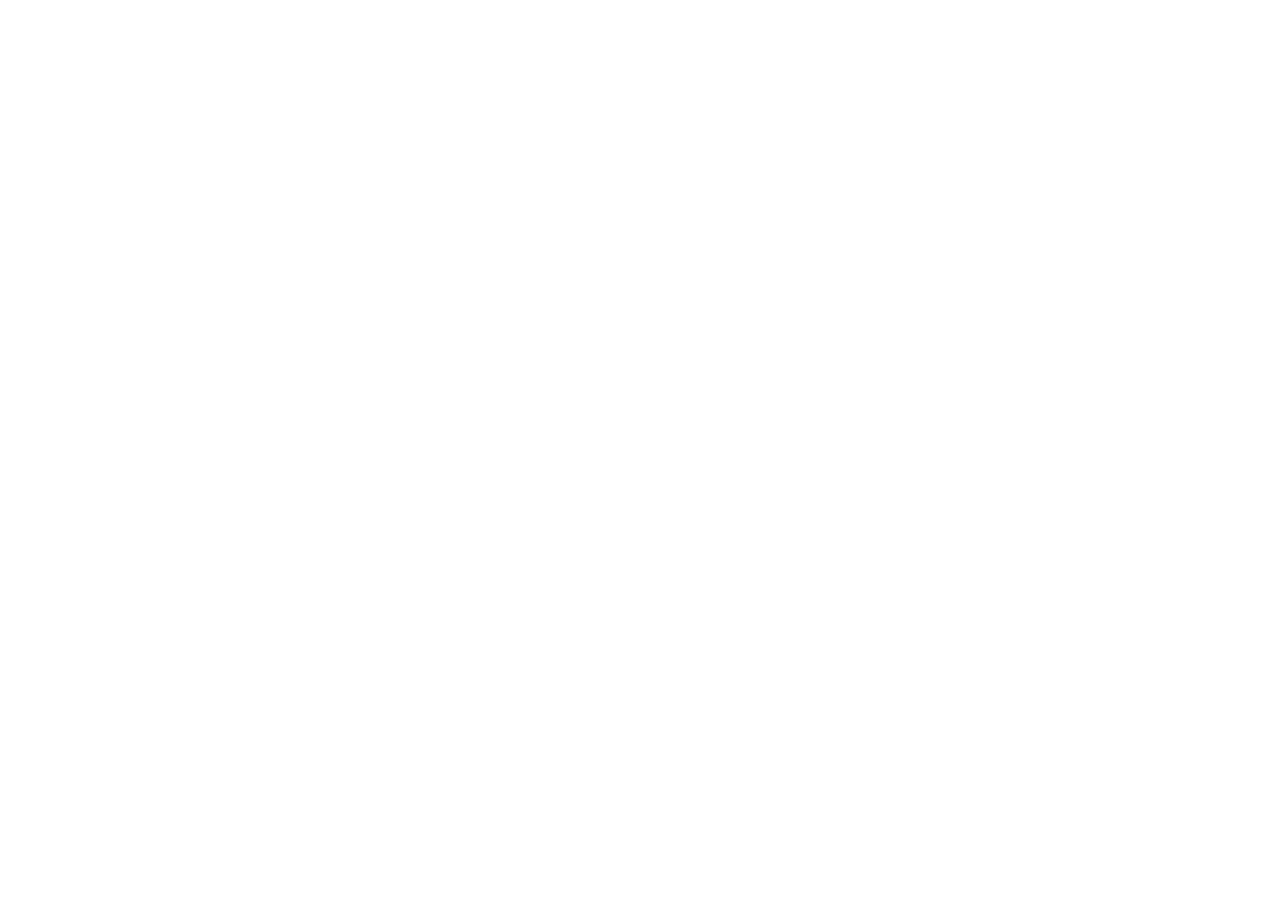
==== index.html @ 2391c019 "page setup" ====
<!DOCTYPE html>
<html lang="en">
<head>
    <meta charset="UTF-8">
    <meta http-equiv="X-UA-Compatible" content="IE=edge">
    <meta name="viewport" content="width=device-width, initial-scale=1.0">
    <title>Document</title>
    <link rel="stylesheet" href="">
</head>
<body>
    
</body>
</html>
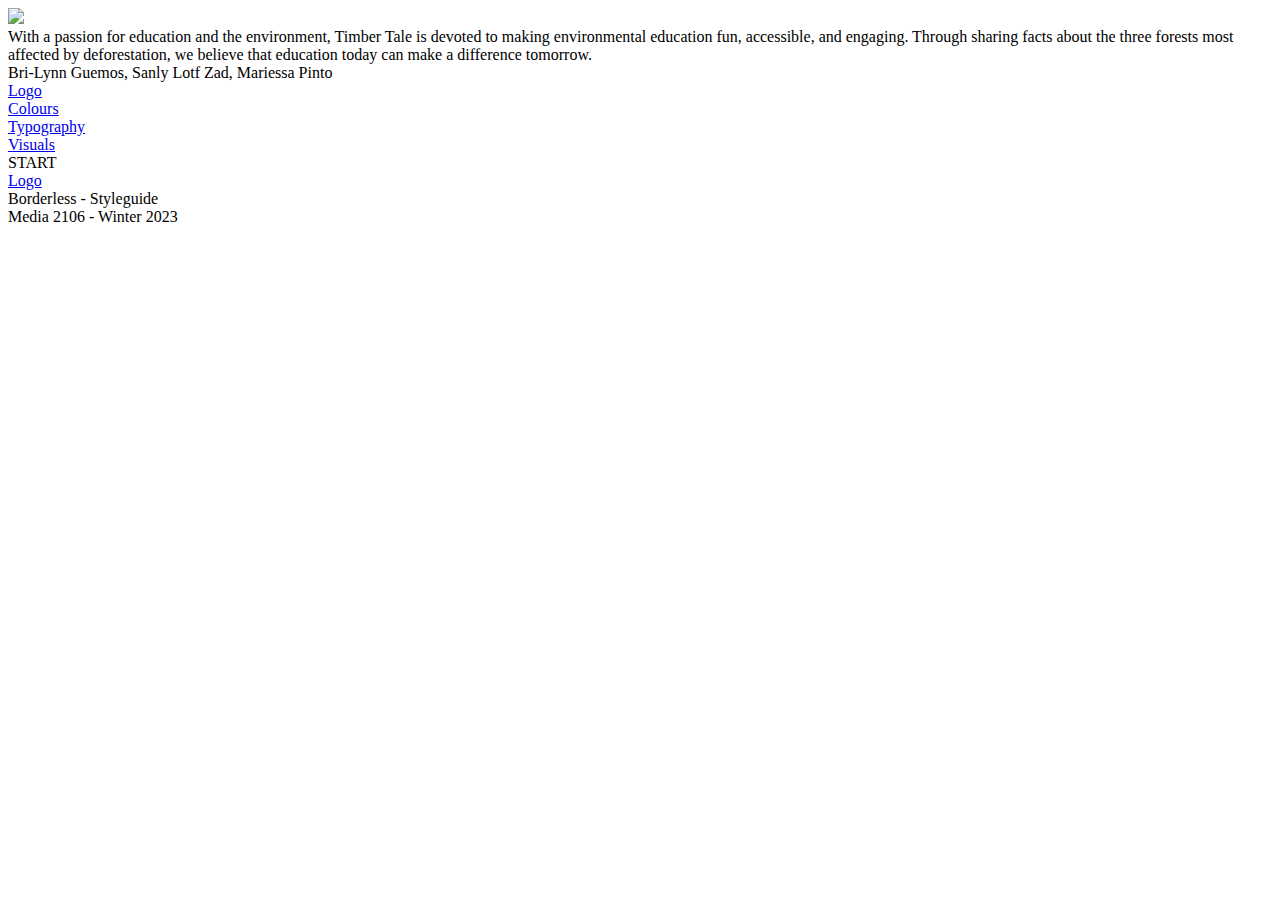
==== commit 1e69c36d: "added template" ====
--- a/index.html
+++ b/index.html
@@ -4,10 +4,63 @@
     <meta charset="UTF-8">
     <meta http-equiv="X-UA-Compatible" content="IE=edge">
     <meta name="viewport" content="width=device-width, initial-scale=1.0">
-    <title>Document</title>
-    <link rel="stylesheet" href="">
+    <title>Borderless Styleguide</title>
+    <link rel="stylesheet" href="styles.css">
 </head>
-<body>
-    
+<body class = "colflex">
+        <main>
+                
+                <div class = "mainwrap rowflex">
+                        <div class ="index_right colflex">
+                                <div class = "topright">
+                                        <img src="imgs/logo/timbertale_titletop.svg">
+                                </div>
+                                <div class = "homedesc">
+                                        With a passion for education and the environment, Timber Tale is devoted to making environmental education fun, accessible, and engaging. Through sharing facts about the three forests most affected by deforestation, we believe that education today can make a difference tomorrow. 
+                                </div>
+                                <div class = "names">
+                                        Bri-Lynn Guemos, Sanly Lotf Zad, Mariessa Pinto
+                                </div>
+                        </div>
+                        <div class = "index_left colflex">
+                                <div class = "index_logo hometxt">
+                                        <a href="logo.html">Logo</a>
+                                </div>
+                                <div class = "index_colour hometxt">
+                                        <a href="colours.html">Colours</a>
+                                </div>
+                                <div class = "index_typography hometxt">
+                                        <a href="typography.html">Typography</a>
+                                </div>
+                                <div class = "index_imagery hometxt">
+                                        <a class=""href="visuals.html">Visuals</a>
+                                </div>
+
+                        </div>
+                </div>
+        </main>
+        <footer class = "colflex">
+                <div class = "bottomnav rowflex homenav">
+                        <div class = "divider"></div>
+                        <div class ="next colflex">
+                                <div class = "fwd">
+                                        START
+                                </div>
+                                <a class = "fwbw" href="logo.html">Logo</a>
+
+                        </div>
+                        <i class="fa-solid fa-chevron-right"></i>
+
+                </div>
+                <div class = "bottom rowflex">
+                        <div>
+                                Borderless - Styleguide
+                        </div>
+                        <div>
+                                Media 2106 - Winter 2023
+                        </div>
+                </div>
+                        
+        </footer>
 </body>
 </html>--- a/styles.css
+++ b/styles.css
@@ -0,0 +1,47 @@
+/* Homepage */
+
+
+
+
+
+
+
+
+
+/* logo */
+
+
+
+
+
+/* colours * /
+
+
+
+
+
+
+
+
+/* typeography */
+
+
+
+
+
+
+
+
+/* icons */
+
+
+
+
+
+
+
+
+
+
+
+
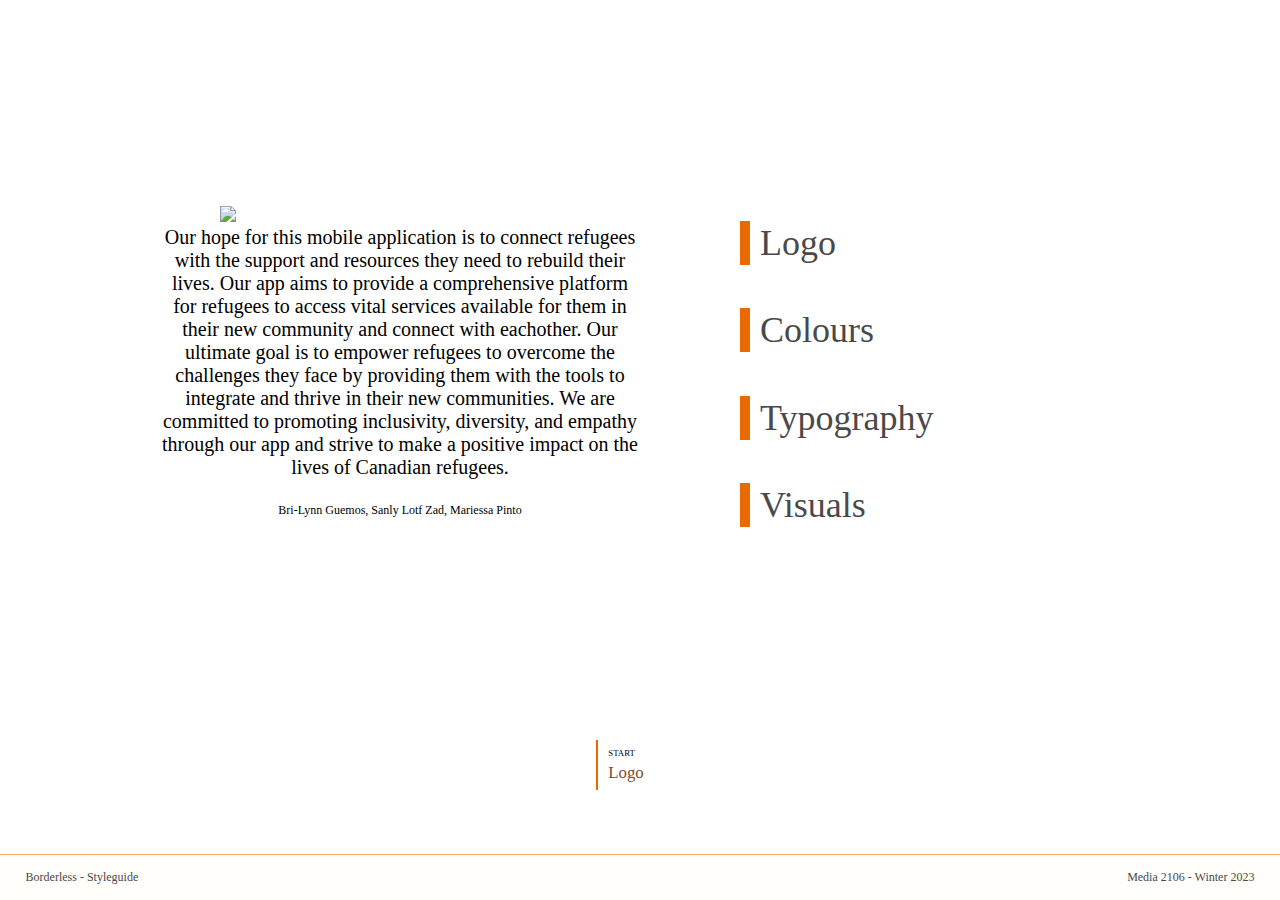
==== commit 105b8713: "downloaded font and home page pargraph" ====
--- a/index.html
+++ b/index.html
@@ -6,6 +6,7 @@
     <meta name="viewport" content="width=device-width, initial-scale=1.0">
     <title>Borderless Styleguide</title>
     <link rel="stylesheet" href="styles.css">
+    <link href="https://fonts.google.com/specimen/Open+Sans">
 </head>
 <body class = "colflex">
         <main>
@@ -16,7 +17,7 @@
                                         <img src="imgs/logo/timbertale_titletop.svg">
                                 </div>
                                 <div class = "homedesc">
-                                        With a passion for education and the environment, Timber Tale is devoted to making environmental education fun, accessible, and engaging. Through sharing facts about the three forests most affected by deforestation, we believe that education today can make a difference tomorrow. 
+                                        Our hope for this mobile application is to connect refugees with the support and resources they need to rebuild their lives. Our app aims to provide a comprehensive platform for refugees to access vital services available for them in their new community and connect with eachother. Our ultimate goal is to empower refugees to overcome the challenges they face by providing them with the tools to integrate and thrive in their new communities. We are committed to promoting inclusivity, diversity, and empathy through our app and strive to make a positive impact on the lives of Canadian refugees.
                                 </div>
                                 <div class = "names">
                                         Bri-Lynn Guemos, Sanly Lotf Zad, Mariessa Pinto
--- a/styles.css
+++ b/styles.css
@@ -1,47 +1,429 @@
+body{
+    margin: 0;
+    min-height: 100vh;
+    justify-content: space-between;
+}
+
+main{
+    width: 75vw;
+    margin: auto;
+}
+
+main a {
+    text-align: left;
+    text-decoration: none;
+    font-family: open-sans;
+}
+main img{
+    margin: auto;
+}
+.rowflex{
+    display: flex;
+    flex-direction: row;
+    align-items: center;
+}
+
+.colflex{
+    display: flex;
+    flex-direction: column;
+}
+
+.topnav {
+    overflow: hidden;
+    justify-content: space-between;
+    background-color: #FFFEFA;
+    border-bottom: 1px solid #ffab67;
+
+}
+  
+.topnav a {
+    float: left;
+    display: block;
+    color: #494949;
+    text-align: center;
+    padding: 14px 16px;
+    text-decoration: none;
+    font-family: open-sans;
+    transition: box-shadow .5s ease-in-out;
+}
+  
+.topnav a:hover {
+    box-shadow: inset 0 -100px 0 0 #ffab67;
+    color: white;
+}
+  
+.topnav a.active {
+    background-color: #eb6A00;
+    color: white;
+    font-weight: bolder;      
+}
+
+  
+.topnav .icon {
+    display: none;
+}
+
+
+.bottomnav{
+    margin: 15% auto 5%;
+    font-family: 'open sans';
+    font-size: 0.55rem;
+}
+
+.bottomnav a{
+    color: #7D4D2B;
+}
+
+.divider{
+    width: 2px;
+    height: 50px;
+    background-color: #eb6A00;
+}
+
+.next{
+    padding-left: 10px;
+    font-weight: 100;
+}
+
+.back{
+    padding-right:10px;
+    font-weight: 100;
+    text-align: right;
+}
+
+.fwbw{
+    padding-top: 5px;
+    font-weight: 500;
+    font-size: 1.05rem;
+    text-decoration: none;
+}
+.fa-solid{
+    font-size: 1rem;        
+    padding-right: 20px;
+    padding-left: 20px;
+    color:#eb6A00;
+}
+
+
+.bottom{
+    background-color: #FFFEFA;
+    border-top: 1px solid #ffab67;
+    font-family: open-sans;
+    font-weight: 300;
+    font-size: 0.75rem;
+    justify-content: space-between;
+    position: static;
+    left: 0;
+    bottom: 0;
+    width: 100vw;
+    height: 5vh;
+    color: #494949;
+}
+
+.bottom div{
+    padding: 2px 2%;
+}
+
+
+h1{
+    height:10%;
+    width: 75vw;
+    margin: auto;
+    margin-top: 15%;
+    padding-bottom: 5%;
+    font-family: 'Poppins', sans-serif;
+    font-size: 3rem;
+    font-weight:bolder;
+    color: #494949;
+}
+
+h2{
+    height:10%;
+    width: 75vw;
+    margin: auto;
+    margin-top: 13%;
+    font-family: 'Poppins', sans-serif;
+    font-size: 2rem;
+    font-weight: 500;
+    color: #494949;
+    margin-bottom: 2%;
+    margin-left: 100px;
+    border-left: 10px solid #eb6A00;
+    padding-left: 10px;
+}
+
+
+.main_desc{
+    font-family: 'Poppins', sans-serif;
+    font-size: 1.5rem;
+    font-weight: 200;
+    padding-bottom: 7%;
+}
+
+.desc{
+    padding-bottom: 3%;
+    font-family: 'open-sans';
+    font-size: 1.25rem;
+    font-weight: 200;
+    margin-bottom:3%;
+    margin-left: 100px;
+    width: fit-content;
+}
+
+.caption{
+    padding-bottom: 15%;
+    font-family: open-sans;
+    font-size: 1.25rem;
+    width: fit-content;
+}
+
 /* Homepage */
 
-
-
-
-
-
-
+.mainwrap{
+    padding-top: 5%;
+    margin: auto;
+}
+.index_left{
+    width: 40vw;
+}
+.index_right{
+    width: 40vw;
+    justify-content: space-evenly;
+}
+.topright{
+    width: 75%;
+    margin: auto;
+}
+.homenav{
+    margin-top:5%;
+}
+
+.homedesc{
+    font-family: open-sans;
+    font-size: 1.25rem;
+    font-weight: 200;
+    text-align: center;
+}
+
+.hometxt {
+    height:10%;
+    width: fit-content;
+    margin: auto;
+    margin-top: 7%;
+    font-family: open-sans;
+    font-size: 2.25rem;
+    font-weight: 500;
+    color: #494949;
+    margin-bottom: 2%;
+    margin-left: 100px;
+    border-left: 10px solid #eb6A00;
+    padding: 1px 10px;
+    transition: box-shadow .5s ease-in-out;
+}
+.hometxt a {
+    color: #494949;
+}
+.hometxt:hover {
+    box-shadow: inset 250px 0 0 0 #eb6A00;
+}
+.hometxt:hover a{
+    color: #FFFEFA;
+
+}
+.names{
+    font-family: open-sans;
+    font-size: 0.75rem;
+    font-weight: 100;
+    margin: auto;
+    padding-top:5%;
+}
 
 
 /* logo */
 
-
-
-
-
-/* colours * /
-
-
-
-
-
-
-
+.logo_items img{
+    width:50%;
+}
+.wrapper{
+    align-items: center;
+    margin: auto;
+}
+.combined{
+    margin: auto;
+    justify-content: space-between;
+    width: 50vw;
+}
+
+.combined > img{
+    width: 35%;
+    margin: 0;
+}
+
+.logo{
+    justify-content: space-evenly;
+    margin: auto;
+    width: 50vw;
+}
+.logo img{
+    width: 100%;
+    margin: 0;
+}
+.wordmark img{
+    width: 50vw;
+}
+.clearance{
+    width: 100%;
+    margin: auto;
+}
+.size{
+    width: 50vw;
+    margin: auto;
+}
+.logo .colflex{
+    justify-content: center;
+    align-items: center;
+}
+.list{
+    margin:0;
+    font-family: open-sans;
+    font-size: 1.25rem;
+    font-weight: 200;
+    width: fit-content;
+}
+
+.clearance img{
+    width: 55%;
+}
+
+.clearance img:first-child{
+    width: 35%;
+    margin-bottom: 5%;
+}
+
+.clearance img:last-child{
+    margin-top: 5%;
+}
+
+.dont{
+    width: 43vw;
+    flex-wrap: wrap;
+    justify-content: space-between;
+}
+
+.dont img{
+    width: 46%;
+    margin-bottom:4%;
+    border: 1px solid red;
+}
+
+
+
+/* colours */
+
+.colour_items img{
+    height: 60%;
+    width: 60%;
+}
+
+.gridrow {
+    display: grid;
+    width: 46vw;
+    grid-auto-flow: column;
+    margin: auto;
+    align-items: center;
+    grid-gap: 50px 1px;
+}
+
+.gridrow img{
+    height: auto;
+    width: 90%;
+}
 
 /* typeography */
 
-
-
-
-
+.typo img{
+    width: 30%;
+    margin: 0;
+    padding-top: 3%;
+}
+
+.typo{
+    justify-content: space-evenly;
+    width: 65vw;
+    margin: auto;
+}
+
+.scale img{
+    padding-top:5%;
+    width:65%;
+    margin: auto;
+}
+
+.scale{
+    justify-content: center;
+}
 
 
 
 /* icons */
 
-
-
-
-
-
-
-
-
-
-
-
+.icons{
+    width: 50vw;
+}
+
+.buttons img{
+    width: 30%;
+    margin: 25px;
+}
+.buttons .rowflex{
+    justify-content:center;
+}
+
+.grid2x2{
+    display: grid;
+    width: 46vw;
+    grid-template-rows: repeat(2,50%);
+    grid-template-columns: repeat(2,50%);
+    grid-gap: 40px 40px;
+    margin: auto;
+}
+.grid2x2 img{
+    width: 100%;
+}
+.gridcol{
+    padding-top: 7%;
+    display: grid;
+    width: 46vw;
+    grid-auto-flow: row;
+    grid-gap: 40px 40px;
+    margin: auto;
+    align-items: center;
+}
+
+.gridcol img{
+    width: 106%;
+}
+
+
+.layout img {
+    width: 40%;
+    display: flex;
+    justify-content: center;
+}
+
+/* Reference Page */
+
+.ref_section {
+    display: flex;
+    flex-direction: column;
+}
+
+
+
+
+
+
+
+
+
+
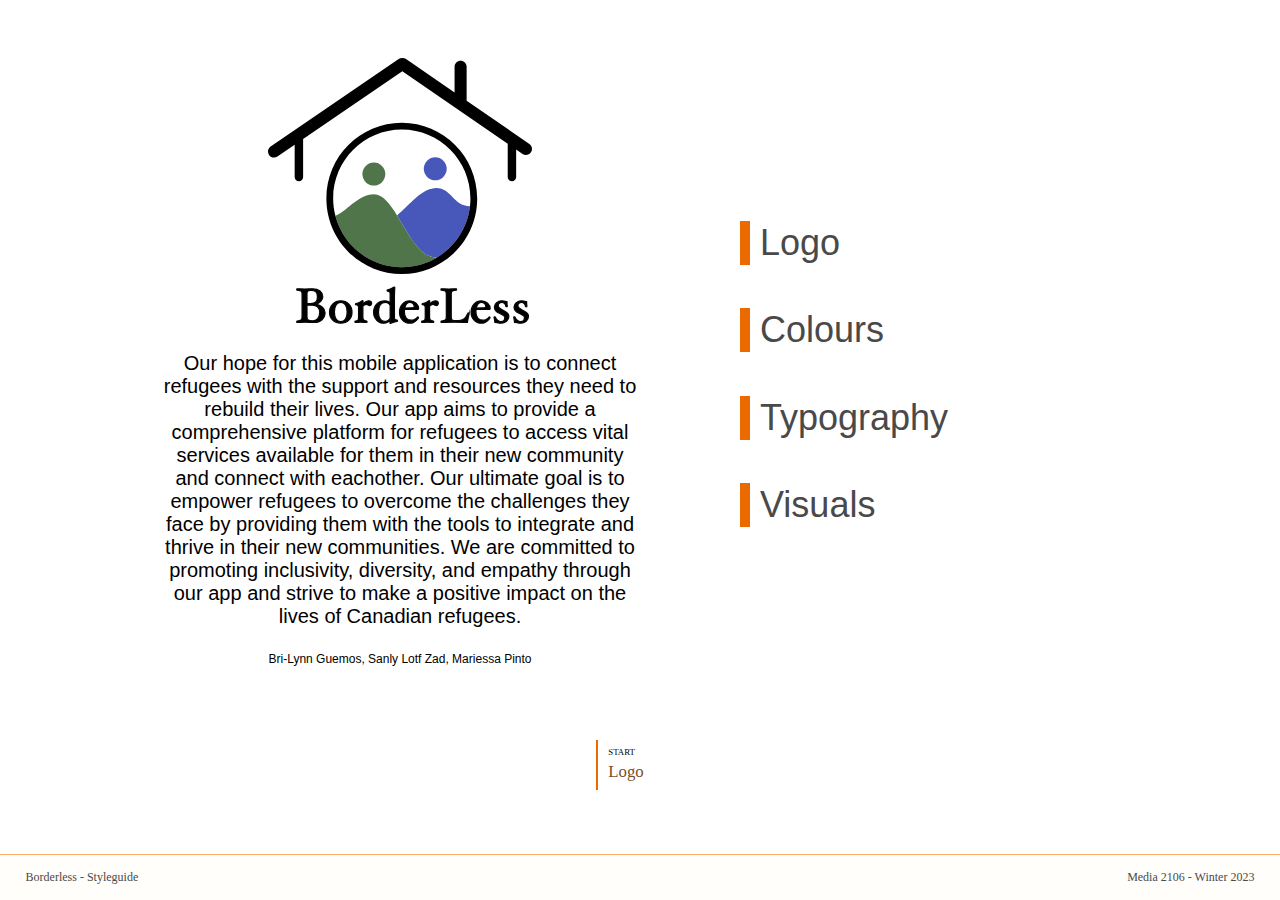
==== commit cf97edc3: "typography and logo variations" ====
--- a/index.html
+++ b/index.html
@@ -14,7 +14,7 @@
                 <div class = "mainwrap rowflex">
                         <div class ="index_right colflex">
                                 <div class = "topright">
-                                        <img src="imgs/logo/timbertale_titletop.svg">
+                                        <img src="imgs/home/borderless.svg"/>
                                 </div>
                                 <div class = "homedesc">
                                         Our hope for this mobile application is to connect refugees with the support and resources they need to rebuild their lives. Our app aims to provide a comprehensive platform for refugees to access vital services available for them in their new community and connect with eachother. Our ultimate goal is to empower refugees to overcome the challenges they face by providing them with the tools to integrate and thrive in their new communities. We are committed to promoting inclusivity, diversity, and empathy through our app and strive to make a positive impact on the lives of Canadian refugees.
--- a/styles.css
+++ b/styles.css
@@ -12,11 +12,13 @@
 main a {
     text-align: left;
     text-decoration: none;
-    font-family: open-sans;
-}
+    font-family: 'Nunito Sans', sans-serif;
+}
+
 main img{
     margin: auto;
 }
+
 .rowflex{
     display: flex;
     flex-direction: row;
@@ -58,15 +60,13 @@
     font-weight: bolder;      
 }
 
-  
 .topnav .icon {
     display: none;
 }
 
-
 .bottomnav{
     margin: 15% auto 5%;
-    font-family: 'open sans';
+    font-family: open-sans;
     font-size: 0.55rem;
 }
 
@@ -97,13 +97,13 @@
     font-size: 1.05rem;
     text-decoration: none;
 }
+
 .fa-solid{
     font-size: 1rem;        
     padding-right: 20px;
     padding-left: 20px;
     color:#eb6A00;
 }
-
 
 .bottom{
     background-color: #FFFEFA;
@@ -124,14 +124,13 @@
     padding: 2px 2%;
 }
 
-
 h1{
     height:10%;
     width: 75vw;
     margin: auto;
     margin-top: 15%;
     padding-bottom: 5%;
-    font-family: 'Poppins', sans-serif;
+    font-family: open-sans;
     font-size: 3rem;
     font-weight:bolder;
     color: #494949;
@@ -142,27 +141,33 @@
     width: 75vw;
     margin: auto;
     margin-top: 13%;
-    font-family: 'Poppins', sans-serif;
+
+    font-family: open-sans;
+
+
     font-size: 2rem;
     font-weight: 500;
-    color: #494949;
+    color: #34312d;
     margin-bottom: 2%;
     margin-left: 100px;
-    border-left: 10px solid #eb6A00;
+    border-left: 10px solid #f6a34c ;
     padding-left: 10px;
 }
 
-
 .main_desc{
-    font-family: 'Poppins', sans-serif;
-    font-size: 1.5rem;
-    font-weight: 200;
-    padding-bottom: 7%;
-}
+
+    font-family:open-sans;
+    font-size: 1.2rem;
+    padding-bottom: 5%;
+    line-height: 2rem;
+}
+  
+
+
 
 .desc{
     padding-bottom: 3%;
-    font-family: 'open-sans';
+    font-family: open-sans;
     font-size: 1.25rem;
     font-weight: 200;
     margin-bottom:3%;
@@ -172,7 +177,7 @@
 
 .caption{
     padding-bottom: 15%;
-    font-family: open-sans;
+    font-family: 'Nunito Sans', sans-serif;
     font-size: 1.25rem;
     width: fit-content;
 }
@@ -183,26 +188,31 @@
     padding-top: 5%;
     margin: auto;
 }
+
 .index_left{
     width: 40vw;
 }
+
 .index_right{
     width: 40vw;
     justify-content: space-evenly;
 }
+
 .topright{
-    width: 75%;
-    margin: auto;
-}
+    width: 55%;
+    margin: auto;
+}
+
 .homenav{
     margin-top:5%;
 }
 
 .homedesc{
-    font-family: open-sans;
+    font-family: 'Nunito Sans', sans-serif;
     font-size: 1.25rem;
     font-weight: 200;
     text-align: center;
+    padding-top: 5%;
 }
 
 .hometxt {
@@ -210,7 +220,7 @@
     width: fit-content;
     margin: auto;
     margin-top: 7%;
-    font-family: open-sans;
+    font-family: 'Nunito Sans', sans-serif;
     font-size: 2.25rem;
     font-weight: 500;
     color: #494949;
@@ -220,38 +230,44 @@
     padding: 1px 10px;
     transition: box-shadow .5s ease-in-out;
 }
+
 .hometxt a {
     color: #494949;
 }
+
 .hometxt:hover {
     box-shadow: inset 250px 0 0 0 #eb6A00;
 }
+
 .hometxt:hover a{
     color: #FFFEFA;
 
 }
+
 .names{
-    font-family: open-sans;
+    font-family: 'Nunito Sans', sans-serif;
     font-size: 0.75rem;
     font-weight: 100;
     margin: auto;
     padding-top:5%;
 }
 
-
 /* logo */
 
 .logo_items img{
     width:50%;
 }
+
 .wrapper{
     align-items: center;
     margin: auto;
 }
+
 .combined{
     margin: auto;
-    justify-content: space-between;
-    width: 50vw;
+    justify-content: space-evenly;
+    width: 45vw;
+    
 }
 
 .combined > img{
@@ -264,28 +280,35 @@
     margin: auto;
     width: 50vw;
 }
+
 .logo img{
     width: 100%;
     margin: 0;
 }
+
 .wordmark img{
     width: 50vw;
 }
+
 .clearance{
     width: 100%;
     margin: auto;
 }
+
 .size{
     width: 50vw;
     margin: auto;
 }
+
 .logo .colflex{
     justify-content: center;
     align-items: center;
-}
+    padding: 20px;
+}
+
 .list{
     margin:0;
-    font-family: open-sans;
+    font-family: 'Nunito Sans', sans-serif;
     font-size: 1.25rem;
     font-weight: 200;
     width: fit-content;
@@ -316,8 +339,6 @@
     border: 1px solid red;
 }
 
-
-
 /* colours */
 
 .colour_items img{
@@ -336,9 +357,16 @@
 
 .gridrow img{
     height: auto;
-    width: 90%;
-}
-
+    width: 50%;
+}
+.palette{
+    display: flex;
+    justify-content: center;
+    align-items: center;
+    max-width: 100%;
+    margin-top: 4rem;
+   
+}
 /* typeography */
 
 .typo img{
@@ -363,18 +391,23 @@
     justify-content: center;
 }
 
-
-
 /* icons */
 
 .icons{
     width: 50vw;
+    padding-bottom: 4rem;
+}
+
+.iconsSmall{
+    width: 25vw;
+    padding-top: 1rem;
 }
 
 .buttons img{
-    width: 30%;
+    width: 25%;
     margin: 25px;
 }
+
 .buttons .rowflex{
     justify-content:center;
 }
@@ -386,10 +419,13 @@
     grid-template-columns: repeat(2,50%);
     grid-gap: 40px 40px;
     margin: auto;
-}
+    padding-bottom: 6rem;
+}
+
 .grid2x2 img{
     width: 100%;
 }
+
 .gridcol{
     padding-top: 7%;
     display: grid;
@@ -404,12 +440,12 @@
     width: 106%;
 }
 
-
 .layout img {
-    width: 40%;
+    width: 20%;
     display: flex;
     justify-content: center;
 }
+
 
 /* Reference Page */
 
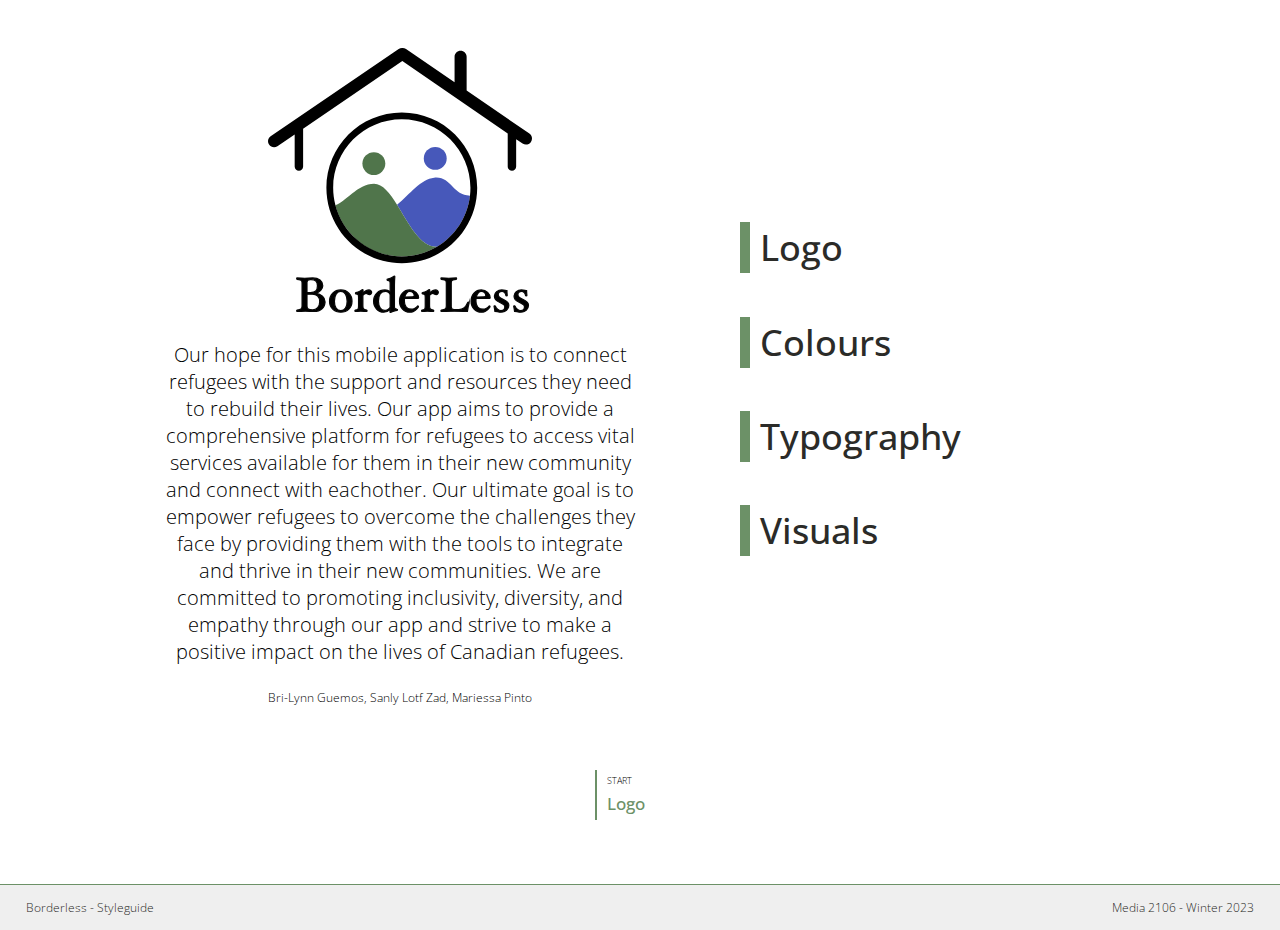
==== commit 54ed2eb1: "fixed font and added reference for template" ====
--- a/index.html
+++ b/index.html
@@ -6,7 +6,9 @@
     <meta name="viewport" content="width=device-width, initial-scale=1.0">
     <title>Borderless Styleguide</title>
     <link rel="stylesheet" href="styles.css">
-    <link href="https://fonts.google.com/specimen/Open+Sans">
+    <link rel="preconnect" href="https://fonts.googleapis.com">
+    <link rel="preconnect" href="https://fonts.gstatic.com" crossorigin>
+<link href="https://fonts.googleapis.com/css2?family=Open+Sans&display=swap" rel="stylesheet">
 </head>
 <body class = "colflex">
         <main>
--- a/styles.css
+++ b/styles.css
@@ -12,7 +12,7 @@
 main a {
     text-align: left;
     text-decoration: none;
-    font-family: 'Nunito Sans', sans-serif;
+    font-family: 'Open Sans', sans-serif;
 }
 
 main img{
@@ -33,30 +33,30 @@
 .topnav {
     overflow: hidden;
     justify-content: space-between;
-    background-color: #FFFEFA;
-    border-bottom: 1px solid #ffab67;
+    background-color: #efefef;
+    border-bottom: 1px solid #6c9167;
 
 }
   
 .topnav a {
     float: left;
     display: block;
-    color: #494949;
+    color: #2b2b28;
     text-align: center;
     padding: 14px 16px;
     text-decoration: none;
-    font-family: open-sans;
+    font-family: 'Open Sans', sans-serif;
     transition: box-shadow .5s ease-in-out;
 }
   
 .topnav a:hover {
-    box-shadow: inset 0 -100px 0 0 #ffab67;
-    color: white;
+    box-shadow: inset 0 -100px 0 0 #6c9167;
+    color: #efefef;
 }
   
 .topnav a.active {
-    background-color: #eb6A00;
-    color: white;
+    background-color: #6c9167;
+    color: #efefef;
     font-weight: bolder;      
 }
 
@@ -66,18 +66,18 @@
 
 .bottomnav{
     margin: 15% auto 5%;
-    font-family: open-sans;
+    font-family: 'Open Sans', sans-serif;
     font-size: 0.55rem;
 }
 
 .bottomnav a{
-    color: #7D4D2B;
+    color: #6c9167;
 }
 
 .divider{
     width: 2px;
     height: 50px;
-    background-color: #eb6A00;
+    background-color: #6c9167;
 }
 
 .next{
@@ -102,13 +102,13 @@
     font-size: 1rem;        
     padding-right: 20px;
     padding-left: 20px;
-    color:#eb6A00;
+    color:#6c9167;
 }
 
 .bottom{
-    background-color: #FFFEFA;
-    border-top: 1px solid #ffab67;
-    font-family: open-sans;
+    background-color: #efefef;
+    border-top: 1px solid #6c9167;
+    font-family: 'Open Sans', sans-serif;
     font-weight: 300;
     font-size: 0.75rem;
     justify-content: space-between;
@@ -117,7 +117,7 @@
     bottom: 0;
     width: 100vw;
     height: 5vh;
-    color: #494949;
+    color: #2b2b28;
 }
 
 .bottom div{
@@ -130,10 +130,10 @@
     margin: auto;
     margin-top: 15%;
     padding-bottom: 5%;
-    font-family: open-sans;
+    font-family: 'Open Sans', sans-serif;
     font-size: 3rem;
     font-weight:bolder;
-    color: #494949;
+    color: #2b2b28;
 }
 
 h2{
@@ -141,33 +141,27 @@
     width: 75vw;
     margin: auto;
     margin-top: 13%;
-
-    font-family: open-sans;
-
-
+    font-family: 'Open Sans', sans-serif;
     font-size: 2rem;
     font-weight: 500;
-    color: #34312d;
+    color: #2b2b28;
     margin-bottom: 2%;
     margin-left: 100px;
-    border-left: 10px solid #f6a34c ;
+    border-left: 10px solid #6c9167 ;
     padding-left: 10px;
 }
 
 .main_desc{
 
-    font-family:open-sans;
+    font-family: 'Open Sans', sans-serif;
     font-size: 1.2rem;
     padding-bottom: 5%;
     line-height: 2rem;
 }
-  
-
-
 
 .desc{
     padding-bottom: 3%;
-    font-family: open-sans;
+    font-family: 'Open Sans', sans-serif;
     font-size: 1.25rem;
     font-weight: 200;
     margin-bottom:3%;
@@ -176,8 +170,9 @@
 }
 
 .caption{
+    padding-top: 1rem;
     padding-bottom: 15%;
-    font-family: 'Nunito Sans', sans-serif;
+    font-family: 'Open Sans', sans-serif;
     font-size: 1.25rem;
     width: fit-content;
 }
@@ -208,7 +203,7 @@
 }
 
 .homedesc{
-    font-family: 'Nunito Sans', sans-serif;
+    font-family: 'Open Sans', sans-serif;
     font-size: 1.25rem;
     font-weight: 200;
     text-align: center;
@@ -220,32 +215,32 @@
     width: fit-content;
     margin: auto;
     margin-top: 7%;
-    font-family: 'Nunito Sans', sans-serif;
+    font-family: 'Open Sans', sans-serif;
     font-size: 2.25rem;
     font-weight: 500;
-    color: #494949;
+    color: #2b2b28;
     margin-bottom: 2%;
     margin-left: 100px;
-    border-left: 10px solid #eb6A00;
+    border-left: 10px solid #6c9167;
     padding: 1px 10px;
     transition: box-shadow .5s ease-in-out;
 }
 
 .hometxt a {
-    color: #494949;
+    color: #2b2b28;
 }
 
 .hometxt:hover {
-    box-shadow: inset 250px 0 0 0 #eb6A00;
+    box-shadow: inset 250px 0 0 0 #6c9167;
 }
 
 .hometxt:hover a{
-    color: #FFFEFA;
+    color: #efefef;
 
 }
 
 .names{
-    font-family: 'Nunito Sans', sans-serif;
+    font-family: 'Open Sans', sans-serif;
     font-size: 0.75rem;
     font-weight: 100;
     margin: auto;
@@ -267,6 +262,7 @@
     margin: auto;
     justify-content: space-evenly;
     width: 45vw;
+    gap: 2rem;
     
 }
 
@@ -279,6 +275,8 @@
     justify-content: space-evenly;
     margin: auto;
     width: 50vw;
+    gap: 1rem;
+    padding-top: 3rem;
 }
 
 .logo img{
@@ -298,6 +296,7 @@
 .size{
     width: 50vw;
     margin: auto;
+    gap: 3rem;
 }
 
 .logo .colflex{
@@ -308,7 +307,7 @@
 
 .list{
     margin:0;
-    font-family: 'Nunito Sans', sans-serif;
+    font-family: 'Open Sans', sans-serif;
     font-size: 1.25rem;
     font-weight: 200;
     width: fit-content;
@@ -336,7 +335,8 @@
 .dont img{
     width: 46%;
     margin-bottom:4%;
-    border: 1px solid red;
+    border: 2px solid rgb(0, 0, 0);
+    border-radius: 10px;
 }
 
 /* colours */
